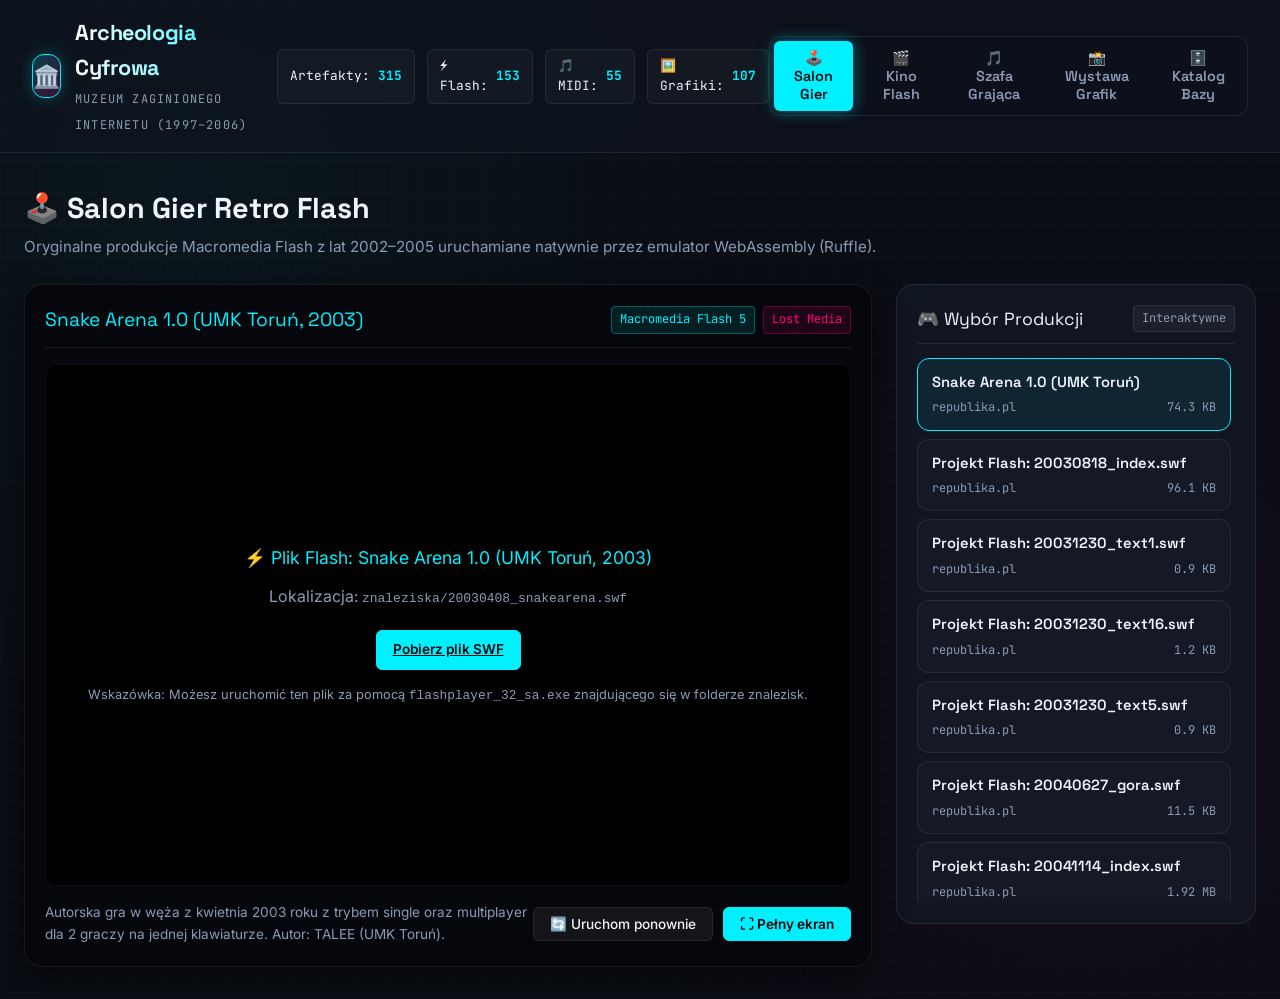
==== muzeum.html @ de964e5b "feat: Inicjalizacja Muzeum Archeologii Cyfrowej (1997-2006)" ====
<!DOCTYPE html>
<html lang="pl">
<head>
  <meta charset="UTF-8">
  <meta name="viewport" content="width=device-width, initial-scale=1.0">
  <title>🏛️ Muzeum Archeologii Cyfrowej (1997–2006)</title>
  <link rel="stylesheet" href="muzeum.css">
  
  <!-- Ruffle: WebAssembly Flash Player Emulator -->
  <script src="https://unpkg.com/@ruffle-rs/ruffle"></script>
  
  <!-- Magenta HTML MIDI Player -->
  <script src="https://cdn.jsdelivr.net/combine/npm/tone@14.7.58,npm/@magenta/music@1.23.1/es6/core.js,npm/html-midi-player@1.4.0"></script>
  
  <!-- Zbiory i Logika Muzeum -->
  <script src="muzeum_data.js"></script>
  <script src="muzeum.js" defer></script>
</head>
<body>

  <!-- Nagłówek Aplikacji -->
  <header class="app-header">
    <div class="brand">
      <div class="brand-icon">🏛️</div>
      <div class="brand-text">
        <h1>Archeologia Cyfrowa</h1>
        <span>Muzeum Zaginionego Internetu (1997–2006)</span>
      </div>
    </div>

    <!-- Pasek Statystyk -->
    <div class="stats-bar">
      <div class="stat-chip">Artefakty: <strong id="stat-total">315</strong></div>
      <div class="stat-chip">⚡ Flash: <strong id="stat-swf">154</strong></div>
      <div class="stat-chip">🎵 MIDI: <strong id="stat-midi">55</strong></div>
      <div class="stat-chip">🖼️ Grafiki: <strong id="stat-img">107</strong></div>
    </div>

    <!-- Nawigacja po Skrzydłach Muzeum -->
    <nav class="museum-nav">
      <button class="nav-btn active" data-tab="tab-arcade">🕹️ Salon Gier</button>
      <button class="nav-btn" data-tab="tab-cinema">🎬 Kino Flash</button>
      <button class="nav-btn" data-tab="tab-jukebox">🎵 Szafa Grająca</button>
      <button class="nav-btn" data-tab="tab-gallery">📸 Wystawa Grafik</button>
      <button class="nav-btn" data-tab="tab-catalog">🗄️ Katalog Bazy</button>
    </nav>
  </header>

  <!-- Główny Kontener Wystaw -->
  <main class="container">

    <!-- 1. SALON GIER FLASH -->
    <section id="tab-arcade" class="museum-section active">
      <div class="section-header">
        <div>
          <h2>🕹️ Salon Gier Retro Flash</h2>
          <p>Oryginalne produkcje Macromedia Flash z lat 2002–2005 uruchamiane natywnie przez emulator WebAssembly (Ruffle).</p>
        </div>
      </div>

      <div class="player-layout">
        <div class="stage-wrapper">
          <div class="stage-header">
            <div class="stage-title">
              <span id="current-stage-title">Snake Arena 1.0 (UMK Toruń, 2003)</span>
            </div>
            <div class="stage-badges">
              <span class="badge badge-arcade">Macromedia Flash 5</span>
              <span class="badge badge-lost">Lost Media</span>
            </div>
          </div>

          <div class="stage-view">
            <div id="ruffle-container"></div>
          </div>

          <div class="stage-controls">
            <div id="current-stage-desc" style="font-size: 0.85rem; color: var(--text-muted); max-width: 60%;">
              Autorska gra w węża z kwietnia 2003 roku z trybem single oraz multiplayer dla 2 graczy na jednej klawiaturze. Autor: TALEE (UMK Toruń).
            </div>
            <div class="btn-group">
              <button id="btn-restart-swf" class="btn-action">🔄 Uruchom ponownie</button>
              <button id="btn-fullscreen-swf" class="btn-action btn-primary">⛶ Pełny ekran</button>
            </div>
          </div>
        </div>

        <!-- Boczna Lista Wyboru Gier i Projektów -->
        <div class="drawer-panel">
          <div class="drawer-header">
            <span>🎮 Wybór Produkcji</span>
            <span class="badge">Interaktywne</span>
          </div>
          <div id="arcade-playlist" class="item-list"></div>
        </div>
      </div>
    </section>

    <!-- 2. KINO FLASH -->
    <section id="tab-cinema" class="museum-section">
      <div class="section-header">
        <div>
          <h2>🎬 Kino Animacji i Prezentacji Flash</h2>
          <p>Historyczne etiudy, kreskówki amatorskie i prezentacje multimedialne z polskiego internetu (Republika / Webpark).</p>
        </div>
      </div>

      <div class="drawer-panel" style="height: auto; max-height: none;">
        <div class="drawer-header">
          <span>📽️ Zbiór Animacji i Etiud</span>
          <span class="badge">Kliknij, aby odtworzyć w Salonie</span>
        </div>
        <div id="cinema-playlist" style="display: grid; grid-template-columns: repeat(auto-fill, minmax(280px, 1fr)); gap: 12px; padding: 12px 0;"></div>
      </div>
    </section>

    <!-- 3. SZAFA GRAJĄCA MIDI -->
    <section id="tab-jukebox" class="museum-section">
      <div class="section-header">
        <div>
          <h2>🎵 Szafa Grająca MIDI (1994–2006)</h2>
          <p>Ocalone kompozycje polskiego internetu oraz kultowe tematy filmowe i syntetyczne z serwerów GeoCities i Polboxa.</p>
        </div>
      </div>

      <div class="jukebox-layout">
        <!-- Odtwarzacz Kasetowy -->
        <div class="jukebox-deck">
          <div class="cassette-visualizer">
            <div class="cassette-label">
              <h3 id="current-midi-title">Nine Inch Nails – Closer (Warren Rice 1994)</h3>
              <p id="current-midi-meta">GeoCities SunsetStrip • Roland SCC-1 • 69.6 KB</p>
            </div>
            <div class="cassette-reels">
              <div class="reel"></div>
              <div class="reel"></div>
            </div>
          </div>

          <!-- Miernik VU -->
          <div class="vu-meter">
            <div class="vu-bar"></div><div class="vu-bar"></div><div class="vu-bar"></div><div class="vu-bar"></div>
            <div class="vu-bar"></div><div class="vu-bar"></div><div class="vu-bar"></div><div class="vu-bar"></div>
            <div class="vu-bar"></div><div class="vu-bar"></div><div class="vu-bar"></div><div class="vu-bar"></div>
            <div class="vu-bar"></div><div class="vu-bar"></div><div class="vu-bar"></div><div class="vu-bar"></div>
            <div class="vu-bar"></div><div class="vu-bar"></div><div class="vu-bar"></div><div class="vu-bar"></div>
          </div>

          <!-- Kontrolki Audio -->
          <div class="audio-controls">
            <button id="btn-play-midi" class="btn-ctrl btn-play-big" title="Odtwarzaj / Pauza">▶</button>
            <a id="btn-download-midi" href="#" download class="btn-ctrl" title="Pobierz plik .MID na dysk">💾</a>
          </div>

          <!-- Komponent HTML MIDI Player Magenta -->
          <div style="width: 100%; max-width: 480px; margin-top: 10px;">
            <midi-player id="embedded-midi-player" sound-font="https://storage.googleapis.com/magentadata/js/soundfonts/sgm_plus" style="width: 100%; filter: invert(0.9) hue-rotate(180deg);"></midi-player>
          </div>
        </div>

        <!-- Lista Utworów MIDI -->
        <div class="drawer-panel">
          <div class="drawer-header">
            <span>🎼 Lista Ścieżek Dźwiękowych</span>
            <span class="badge">55 Utworów</span>
          </div>
          <div id="jukebox-playlist" class="item-list"></div>
        </div>
      </div>
    </section>

    <!-- 4. WYSTAWA GRAFIK -->
    <section id="tab-gallery" class="museum-section">
      <div class="section-header">
        <div>
          <h2>📸 Wystawa Fotografii i Digital Art (1998–2006)</h2>
          <p>Osobiste archiwa fotograficzne, unikatowe layouty oraz grafiki z epoki modemów dial-up.</p>
        </div>
      </div>

      <div id="gallery-grid" class="gallery-grid"></div>
    </section>

    <!-- 5. GŁÓWNY KATALOG BAZY -->
    <section id="tab-catalog" class="museum-section">
      <div class="section-header">
        <div>
          <h2>🗄️ Kompletne Archiwum Znalezisk</h2>
          <p>Wszystkie 315 zabezpieczonych obiektów binarnych z możliwością natychmiastowego przeszukiwania i filtrowania.</p>
        </div>
        <div id="catalog-count" style="font-family: var(--font-mono); font-size: 0.85rem; color: var(--neon-cyan);"></div>
      </div>

      <!-- Filtry tabeli -->
      <div class="catalog-filter-bar">
        <input type="text" id="catalog-search" class="search-input" placeholder="🔍 Szukaj po nazwie, domenie, autorze lub opisie...">
        <select id="filter-format" class="select-filter">
          <option value="all">Wszystkie Formaty</option>
          <option value="SWF">⚡ Flash (SWF)</option>
          <option value="MIDI">🎵 Muzyka (MIDI)</option>
          <option value="GIF">🎞️ Animacje (GIF)</option>
          <option value="JPEG">🖼️ Obrazy (JPEG)</option>
        </select>
        <select id="filter-domain" class="select-filter">
          <option value="all">Wszystkie Domeny</option>
          <option value="republika.pl">republika.pl</option>
          <option value="webpark.pl">webpark.pl</option>
          <option value="free.polbox.pl">free.polbox.pl</option>
          <option value="geocities.com">geocities.com</option>
        </select>
      </div>

      <!-- Tabela danych -->
      <div class="table-wrapper">
        <table class="data-table">
          <thead>
            <tr>
              <th>Format</th>
              <th>Plik i Opis</th>
              <th>Rozmiar</th>
              <th>Data Archiwizacji</th>
              <th>Domena</th>
              <th>Archiwum</th>
            </tr>
          </thead>
          <tbody id="catalog-table-body"></tbody>
        </table>
      </div>
    </section>

  </main>

  <!-- Modal Lightbox dla Grafik -->
  <div id="lightbox-modal" class="lightbox-modal">
    <div class="lightbox-content">
      <div class="lightbox-body">
        <img id="lightbox-img" src="" alt="Powiększenie">
      </div>
      <div class="lightbox-footer">
        <div>
          <h3 id="lightbox-title" style="font-family: var(--font-heading); font-size: 1.1rem; color: var(--neon-cyan);"></h3>
          <p id="lightbox-meta" style="font-family: var(--font-mono); font-size: 0.8rem; color: var(--text-muted);"></p>
        </div>
        <div class="btn-group">
          <a id="lightbox-orig" href="#" target="_blank" class="btn-action">Źródłowy URL</a>
          <button id="lightbox-close" class="btn-action btn-primary">Zamknij</button>
        </div>
      </div>
    </div>
  </div>

</body>
</html>
---- muzeum.css ----
/* Muzeum Archeologii Cyfrowej: Modern Retro-Cyberpunk Design System */
@import url('https://fonts.googleapis.com/css2?family=Inter:wght@300;400;500;600;700&family=JetBrains+Mono:wght@400;500;700&family=Space+Grotesk:wght@500;600;700&display=swap');

:root {
  --bg-main: #0a0d14;
  --bg-card: rgba(18, 24, 38, 0.75);
  --bg-card-hover: rgba(26, 35, 56, 0.85);
  --bg-glass: rgba(15, 20, 32, 0.65);
  --border-subtle: rgba(255, 255, 255, 0.08);
  --border-accent: rgba(0, 240, 255, 0.35);
  --border-active: #00f0ff;
  
  --neon-cyan: #00f0ff;
  --neon-magenta: #ff007f;
  --neon-amber: #ffb800;
  --neon-green: #00ff66;
  --neon-purple: #9d4edd;
  
  --text-main: #f0f4fc;
  --text-muted: #8b9bb4;
  --text-dim: #54647c;
  
  --font-heading: 'Space Grotesk', sans-serif;
  --font-body: 'Inter', sans-serif;
  --font-mono: 'JetBrains Mono', monospace;
  
  --radius-sm: 6px;
  --radius-md: 12px;
  --radius-lg: 18px;
  --shadow-glow: 0 0 20px rgba(0, 240, 255, 0.15);
  --shadow-card: 0 10px 30px rgba(0, 0, 0, 0.5);
  --transition: all 0.25s cubic-bezier(0.16, 1, 0.3, 1);
}

* {
  box-sizing: border-box;
  margin: 0;
  padding: 0;
}

body {
  background-color: var(--bg-main);
  background-image: 
    radial-gradient(circle at 15% 20%, rgba(0, 240, 255, 0.04) 0%, transparent 40%),
    radial-gradient(circle at 85% 70%, rgba(255, 0, 127, 0.04) 0%, transparent 40%),
    linear-gradient(rgba(255, 255, 255, 0.015) 1px, transparent 1px),
    linear-gradient(90deg, rgba(255, 255, 255, 0.015) 1px, transparent 1px);
  background-size: 100% 100%, 100% 100%, 32px 32px, 32px 32px;
  color: var(--text-main);
  font-family: var(--font-body);
  line-height: 1.6;
  min-height: 100vh;
  overflow-x: hidden;
}

/* Scrollbar */
::-webkit-scrollbar {
  width: 8px;
  height: 8px;
}
::-webkit-scrollbar-track {
  background: var(--bg-main);
}
::-webkit-scrollbar-thumb {
  background: #202b40;
  border-radius: 4px;
}
::-webkit-scrollbar-thumb:hover {
  background: var(--neon-cyan);
}

/* App Header */
header.app-header {
  backdrop-filter: blur(16px);
  -webkit-backdrop-filter: blur(16px);
  background: var(--bg-glass);
  border-bottom: 1px solid var(--border-subtle);
  position: sticky;
  top: 0;
  z-index: 100;
  padding: 16px 32px;
  display: flex;
  justify-content: space-between;
  align-items: center;
}

.brand {
  display: flex;
  align-items: center;
  gap: 14px;
}

.brand-icon {
  width: 44px;
  height: 44px;
  background: linear-gradient(135deg, rgba(0, 240, 255, 0.2), rgba(255, 0, 127, 0.2));
  border: 1px solid var(--neon-cyan);
  border-radius: var(--radius-md);
  display: flex;
  align-items: center;
  justify-content: center;
  font-size: 22px;
  box-shadow: 0 0 15px rgba(0, 240, 255, 0.25);
}

.brand-text h1 {
  font-family: var(--font-heading);
  font-size: 1.35rem;
  font-weight: 700;
  letter-spacing: -0.02em;
  background: linear-gradient(90deg, #ffffff, var(--neon-cyan));
  -webkit-background-clip: text;
  -webkit-text-fill-color: transparent;
}

.brand-text span {
  font-family: var(--font-mono);
  font-size: 0.75rem;
  color: var(--text-muted);
  text-transform: uppercase;
  letter-spacing: 0.1em;
}

/* Stats Pill Bar */
.stats-bar {
  display: flex;
  gap: 12px;
}

.stat-chip {
  background: rgba(255, 255, 255, 0.03);
  border: 1px solid var(--border-subtle);
  border-radius: var(--radius-sm);
  padding: 6px 12px;
  display: flex;
  align-items: center;
  gap: 8px;
  font-family: var(--font-mono);
  font-size: 0.8rem;
}

.stat-chip strong {
  color: var(--neon-cyan);
  font-weight: 700;
}

/* Main Navigation */
nav.museum-nav {
  display: flex;
  gap: 8px;
  background: rgba(14, 18, 28, 0.8);
  padding: 4px;
  border-radius: var(--radius-md);
  border: 1px solid var(--border-subtle);
}

.nav-btn {
  background: transparent;
  border: none;
  color: var(--text-muted);
  padding: 8px 16px;
  font-family: var(--font-heading);
  font-size: 0.9rem;
  font-weight: 600;
  border-radius: var(--radius-sm);
  cursor: pointer;
  display: flex;
  align-items: center;
  gap: 8px;
  transition: var(--transition);
}

.nav-btn:hover {
  color: var(--text-main);
  background: rgba(255, 255, 255, 0.05);
}

.nav-btn.active {
  color: #0a0d14;
  background: var(--neon-cyan);
  box-shadow: 0 0 16px rgba(0, 240, 255, 0.4);
}

/* Main Container */
main.container {
  max-width: 1440px;
  margin: 0 auto;
  padding: 32px 24px;
}

/* Section Container */
.museum-section {
  display: none;
  animation: fadeIn 0.3s ease-out;
}

.museum-section.active {
  display: block;
}

@keyframes fadeIn {
  from { opacity: 0; transform: translateY(8px); }
  to { opacity: 1; transform: translateY(0); }
}

/* Section Header */
.section-header {
  margin-bottom: 24px;
  display: flex;
  justify-content: space-between;
  align-items: flex-end;
}

.section-header h2 {
  font-family: var(--font-heading);
  font-size: 1.8rem;
  color: var(--text-main);
  display: flex;
  align-items: center;
  gap: 12px;
}

.section-header p {
  color: var(--text-muted);
  font-size: 0.95rem;
  margin-top: 4px;
}

/* Arcade / Cinema Layout */
.player-layout {
  display: grid;
  grid-template-columns: 1fr 360px;
  gap: 24px;
}

@media (max-width: 1024px) {
  .player-layout {
    grid-template-columns: 1fr;
  }
}

.stage-wrapper {
  background: #05070c;
  border: 1px solid var(--border-subtle);
  border-radius: var(--radius-lg);
  padding: 20px;
  display: flex;
  flex-direction: column;
  box-shadow: var(--shadow-card);
  position: relative;
  overflow: hidden;
}

.stage-header {
  display: flex;
  justify-content: space-between;
  align-items: center;
  margin-bottom: 16px;
  padding-bottom: 12px;
  border-bottom: 1px solid var(--border-subtle);
}

.stage-title {
  font-family: var(--font-heading);
  font-size: 1.2rem;
  color: var(--neon-cyan);
  display: flex;
  align-items: center;
  gap: 8px;
}

.stage-badges {
  display: flex;
  gap: 8px;
}

.badge {
  font-family: var(--font-mono);
  font-size: 0.75rem;
  padding: 3px 8px;
  border-radius: 4px;
  background: rgba(255, 255, 255, 0.05);
  border: 1px solid var(--border-subtle);
  color: var(--text-muted);
}

.badge-arcade {
  background: rgba(0, 240, 255, 0.1);
  color: var(--neon-cyan);
  border-color: rgba(0, 240, 255, 0.3);
}

.badge-lost {
  background: rgba(255, 0, 127, 0.1);
  color: var(--neon-magenta);
  border-color: rgba(255, 0, 127, 0.3);
}

.stage-view {
  width: 100%;
  min-height: 480px;
  background: #000000;
  border-radius: var(--radius-md);
  display: flex;
  align-items: center;
  justify-content: center;
  position: relative;
  overflow: hidden;
  border: 1px solid rgba(255, 255, 255, 0.05);
}

#ruffle-container {
  width: 100%;
  height: 520px;
  display: flex;
  align-items: center;
  justify-content: center;
}

ruffle-player {
  width: 100%;
  height: 100%;
}

.stage-controls {
  margin-top: 16px;
  display: flex;
  justify-content: space-between;
  align-items: center;
}

.btn-group {
  display: flex;
  gap: 10px;
}

.btn-action {
  background: rgba(255, 255, 255, 0.06);
  border: 1px solid var(--border-subtle);
  color: var(--text-main);
  padding: 8px 16px;
  font-family: var(--font-body);
  font-size: 0.85rem;
  font-weight: 500;
  border-radius: var(--radius-sm);
  cursor: pointer;
  display: inline-flex;
  align-items: center;
  gap: 8px;
  transition: var(--transition);
}

.btn-action:hover {
  background: rgba(0, 240, 255, 0.15);
  border-color: var(--neon-cyan);
  color: var(--neon-cyan);
}

.btn-primary {
  background: var(--neon-cyan);
  color: #05070c;
  font-weight: 600;
  border-color: var(--neon-cyan);
}

.btn-primary:hover {
  background: #4ef5ff;
  color: #05070c;
  box-shadow: 0 0 15px rgba(0, 240, 255, 0.4);
}

/* Playlist / Drawer Panel */
.drawer-panel {
  background: var(--bg-card);
  border: 1px solid var(--border-subtle);
  border-radius: var(--radius-lg);
  padding: 20px;
  display: flex;
  flex-direction: column;
  height: 640px;
}

.drawer-header {
  font-family: var(--font-heading);
  font-size: 1.1rem;
  margin-bottom: 14px;
  padding-bottom: 10px;
  border-bottom: 1px solid var(--border-subtle);
  display: flex;
  justify-content: space-between;
  align-items: center;
}

.item-list {
  overflow-y: auto;
  display: flex;
  flex-direction: column;
  gap: 8px;
  flex: 1;
  padding-right: 4px;
}

.list-card {
  background: rgba(255, 255, 255, 0.02);
  border: 1px solid var(--border-subtle);
  border-radius: var(--radius-md);
  padding: 12px 14px;
  cursor: pointer;
  transition: var(--transition);
  display: flex;
  flex-direction: column;
  gap: 4px;
}

.list-card:hover {
  background: var(--bg-card-hover);
  border-color: rgba(0, 240, 255, 0.3);
  transform: translateX(3px);
}

.list-card.active {
  background: rgba(0, 240, 255, 0.08);
  border-color: var(--neon-cyan);
}

.list-card-title {
  font-family: var(--font-heading);
  font-size: 0.92rem;
  font-weight: 600;
  color: var(--text-main);
  white-space: nowrap;
  overflow: hidden;
  text-overflow: ellipsis;
}

.list-card-meta {
  font-family: var(--font-mono);
  font-size: 0.75rem;
  color: var(--text-muted);
  display: flex;
  justify-content: space-between;
}

/* Jukebox Component */
.jukebox-layout {
  display: grid;
  grid-template-columns: 1fr 380px;
  gap: 24px;
}

@media (max-width: 1024px) {
  .jukebox-layout {
    grid-template-columns: 1fr;
  }
}

.jukebox-deck {
  background: linear-gradient(180deg, #121826 0%, #0c101a 100%);
  border: 1px solid var(--border-subtle);
  border-radius: var(--radius-lg);
  padding: 32px;
  display: flex;
  flex-direction: column;
  align-items: center;
  box-shadow: var(--shadow-card);
}

.cassette-visualizer {
  width: 100%;
  max-width: 480px;
  height: 180px;
  background: #080b12;
  border: 2px solid #202b40;
  border-radius: 14px;
  margin-bottom: 28px;
  padding: 20px;
  display: flex;
  flex-direction: column;
  justify-content: space-between;
  box-shadow: inset 0 0 30px rgba(0, 0, 0, 0.8), 0 0 20px rgba(0, 240, 255, 0.05);
  position: relative;
}

.cassette-reels {
  display: flex;
  justify-content: space-around;
  align-items: center;
  margin-top: 10px;
}

.reel {
  width: 64px;
  height: 64px;
  border-radius: 50%;
  background: radial-gradient(circle, #ffffff 15%, #1a2233 16%, #0d121c 60%, #ffffff 61%, #0d121c 65%);
  border: 3px solid #334460;
  position: relative;
  transition: transform 0.1s linear;
}

.reel.spinning {
  animation: spin 3s linear infinite;
}

@keyframes spin {
  from { transform: rotate(0deg); }
  to { transform: rotate(360deg); }
}

.cassette-label {
  background: rgba(255, 184, 0, 0.1);
  border: 1px dashed rgba(255, 184, 0, 0.4);
  border-radius: 6px;
  padding: 8px 14px;
  text-align: center;
}

.cassette-label h3 {
  font-family: var(--font-heading);
  font-size: 1rem;
  color: var(--neon-amber);
  white-space: nowrap;
  overflow: hidden;
  text-overflow: ellipsis;
}

.cassette-label p {
  font-family: var(--font-mono);
  font-size: 0.75rem;
  color: var(--text-muted);
}

.vu-meter {
  display: flex;
  gap: 4px;
  height: 24px;
  width: 100%;
  max-width: 480px;
  align-items: flex-end;
  margin-bottom: 24px;
}

.vu-bar {
  flex: 1;
  background: #141c2c;
  border-radius: 2px;
  height: 20%;
  transition: height 0.15s ease;
}

.vu-bar.active {
  background: linear-gradient(0deg, var(--neon-green) 0%, var(--neon-amber) 70%, var(--neon-magenta) 100%);
  box-shadow: 0 0 8px rgba(0, 255, 102, 0.4);
}

.audio-controls {
  display: flex;
  gap: 16px;
  margin-bottom: 24px;
}

.btn-ctrl {
  width: 52px;
  height: 52px;
  border-radius: 50%;
  background: rgba(255, 255, 255, 0.05);
  border: 1px solid var(--border-subtle);
  color: var(--text-main);
  font-size: 1.2rem;
  cursor: pointer;
  display: flex;
  align-items: center;
  justify-content: center;
  transition: var(--transition);
}

.btn-ctrl:hover {
  background: rgba(0, 240, 255, 0.2);
  border-color: var(--neon-cyan);
  color: var(--neon-cyan);
  transform: scale(1.08);
}

.btn-play-big {
  width: 64px;
  height: 64px;
  background: var(--neon-cyan);
  color: #0a0d14;
  font-size: 1.5rem;
  border: none;
}

.btn-play-big:hover {
  background: #4ef5ff;
  color: #0a0d14;
  box-shadow: 0 0 25px rgba(0, 240, 255, 0.5);
}

/* Gallery Grid */
.gallery-grid {
  display: grid;
  grid-template-columns: repeat(auto-fill, minmax(260px, 1fr));
  gap: 20px;
}

.gallery-card {
  background: var(--bg-card);
  border: 1px solid var(--border-subtle);
  border-radius: var(--radius-md);
  overflow: hidden;
  cursor: pointer;
  transition: var(--transition);
  display: flex;
  flex-direction: column;
}

.gallery-card:hover {
  border-color: var(--neon-cyan);
  transform: translateY(-4px);
  box-shadow: var(--shadow-glow);
}

.gallery-thumb-wrap {
  width: 100%;
  height: 180px;
  background: #06080e;
  display: flex;
  align-items: center;
  justify-content: center;
  overflow: hidden;
  position: relative;
}

.gallery-thumb-wrap img {
  max-width: 100%;
  max-height: 100%;
  object-fit: contain;
  transition: transform 0.3s ease;
}

.gallery-card:hover .gallery-thumb-wrap img {
  transform: scale(1.05);
}

.gallery-info {
  padding: 14px;
  display: flex;
  flex-direction: column;
  gap: 4px;
}

.gallery-title {
  font-family: var(--font-heading);
  font-size: 0.95rem;
  font-weight: 600;
  white-space: nowrap;
  overflow: hidden;
  text-overflow: ellipsis;
}

.gallery-meta {
  font-family: var(--font-mono);
  font-size: 0.75rem;
  color: var(--text-muted);
  display: flex;
  justify-content: space-between;
}

/* Catalog Table View */
.catalog-filter-bar {
  display: flex;
  gap: 16px;
  margin-bottom: 20px;
  flex-wrap: wrap;
}

.search-input {
  flex: 1;
  min-width: 260px;
  background: rgba(255, 255, 255, 0.03);
  border: 1px solid var(--border-subtle);
  border-radius: var(--radius-sm);
  padding: 10px 16px;
  color: var(--text-main);
  font-family: var(--font-body);
  font-size: 0.9rem;
}

.search-input:focus {
  outline: none;
  border-color: var(--neon-cyan);
  box-shadow: 0 0 10px rgba(0, 240, 255, 0.2);
}

.select-filter {
  background: #121826;
  border: 1px solid var(--border-subtle);
  border-radius: var(--radius-sm);
  padding: 10px 14px;
  color: var(--text-main);
  font-family: var(--font-body);
  font-size: 0.85rem;
  cursor: pointer;
}

.table-wrapper {
  background: var(--bg-card);
  border: 1px solid var(--border-subtle);
  border-radius: var(--radius-lg);
  overflow-x: auto;
}

table.data-table {
  width: 100%;
  border-collapse: collapse;
  text-align: left;
  font-size: 0.88rem;
}

table.data-table th {
  background: rgba(255, 255, 255, 0.03);
  padding: 14px 18px;
  font-family: var(--font-heading);
  font-weight: 600;
  color: var(--text-muted);
  border-bottom: 1px solid var(--border-subtle);
}

table.data-table td {
  padding: 12px 18px;
  border-bottom: 1px solid rgba(255, 255, 255, 0.03);
  color: var(--text-main);
}

table.data-table tr:hover td {
  background: rgba(0, 240, 255, 0.03);
}

/* Lightbox Modal */
.lightbox-modal {
  display: none;
  position: fixed;
  inset: 0;
  background: rgba(5, 7, 12, 0.9);
  backdrop-filter: blur(12px);
  z-index: 200;
  align-items: center;
  justify-content: center;
  padding: 24px;
}

.lightbox-modal.active {
  display: flex;
}

.lightbox-content {
  background: #0f1524;
  border: 1px solid var(--border-accent);
  border-radius: var(--radius-lg);
  max-width: 900px;
  width: 100%;
  max-height: 90vh;
  display: flex;
  flex-direction: column;
  overflow: hidden;
  box-shadow: 0 0 50px rgba(0, 240, 255, 0.2);
}

.lightbox-body {
  flex: 1;
  background: #000;
  display: flex;
  align-items: center;
  justify-content: center;
  overflow: hidden;
  padding: 20px;
}

.lightbox-body img {
  max-width: 100%;
  max-height: 60vh;
  object-fit: contain;
}

.lightbox-footer {
  padding: 18px 24px;
  background: #121826;
  border-top: 1px solid var(--border-subtle);
  display: flex;
  justify-content: space-between;
  align-items: center;
}
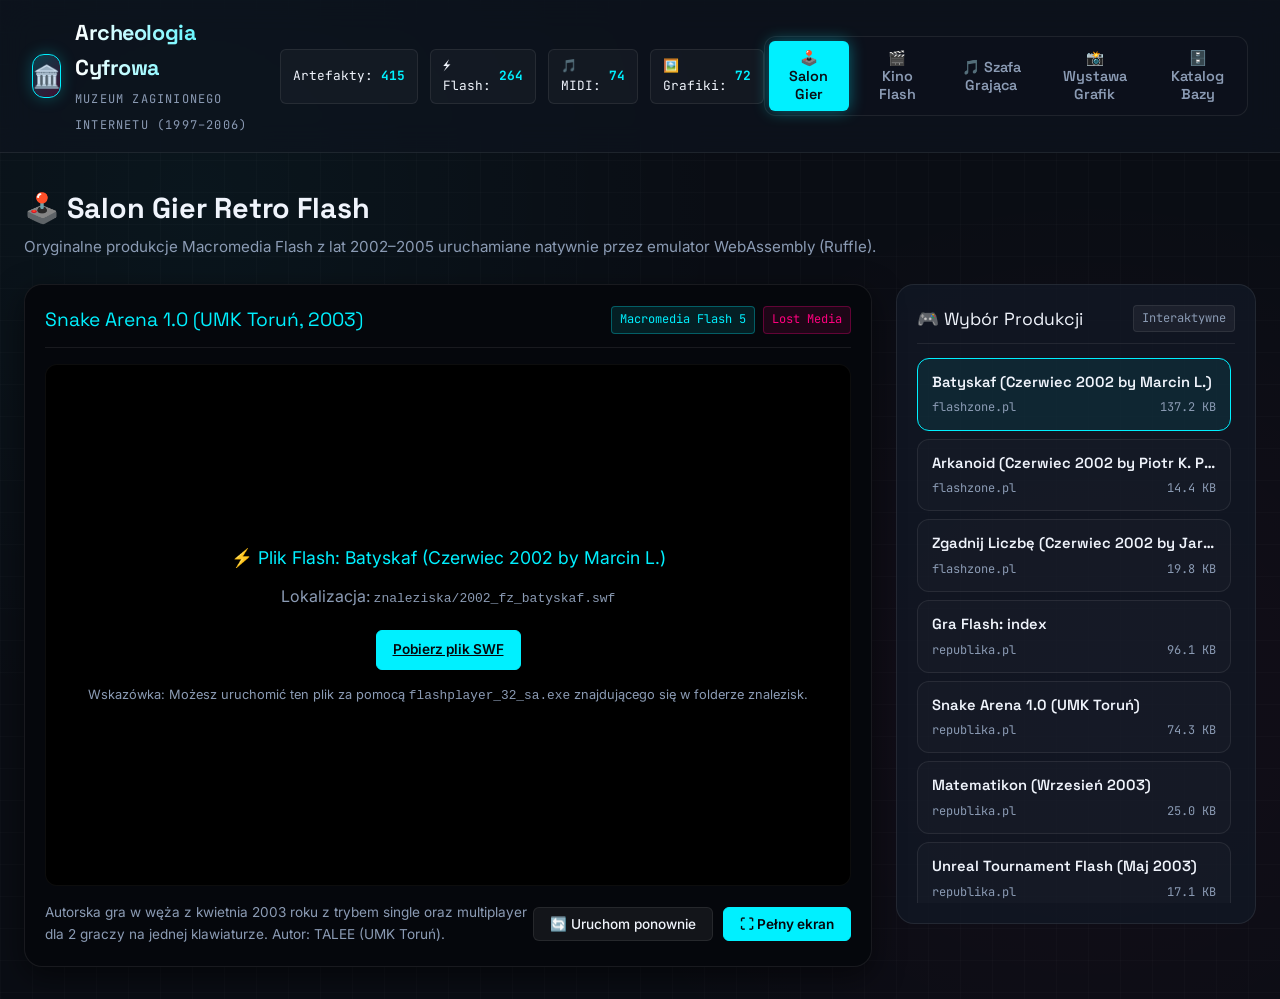
==== commit dacc7991: "fix: calkowite usuniecie baby.mid, sextremalna_katapulta i adminerot oraz dodanie cache-bustera w UI" ====
--- a/muzeum.html
+++ b/muzeum.html
@@ -13,8 +13,8 @@
   <script src="https://cdn.jsdelivr.net/combine/npm/tone@14.7.58,npm/@magenta/music@1.23.1/es6/core.js,npm/html-midi-player@1.4.0"></script>
   
   <!-- Zbiory i Logika Muzeum -->
-  <script src="muzeum_data.js"></script>
-  <script src="muzeum.js" defer></script>
+  <script src="muzeum_data.js?v=20261014_2020"></script>
+  <script src="muzeum.js?v=20261014_2020" defer></script>
 </head>
 <body>
 
